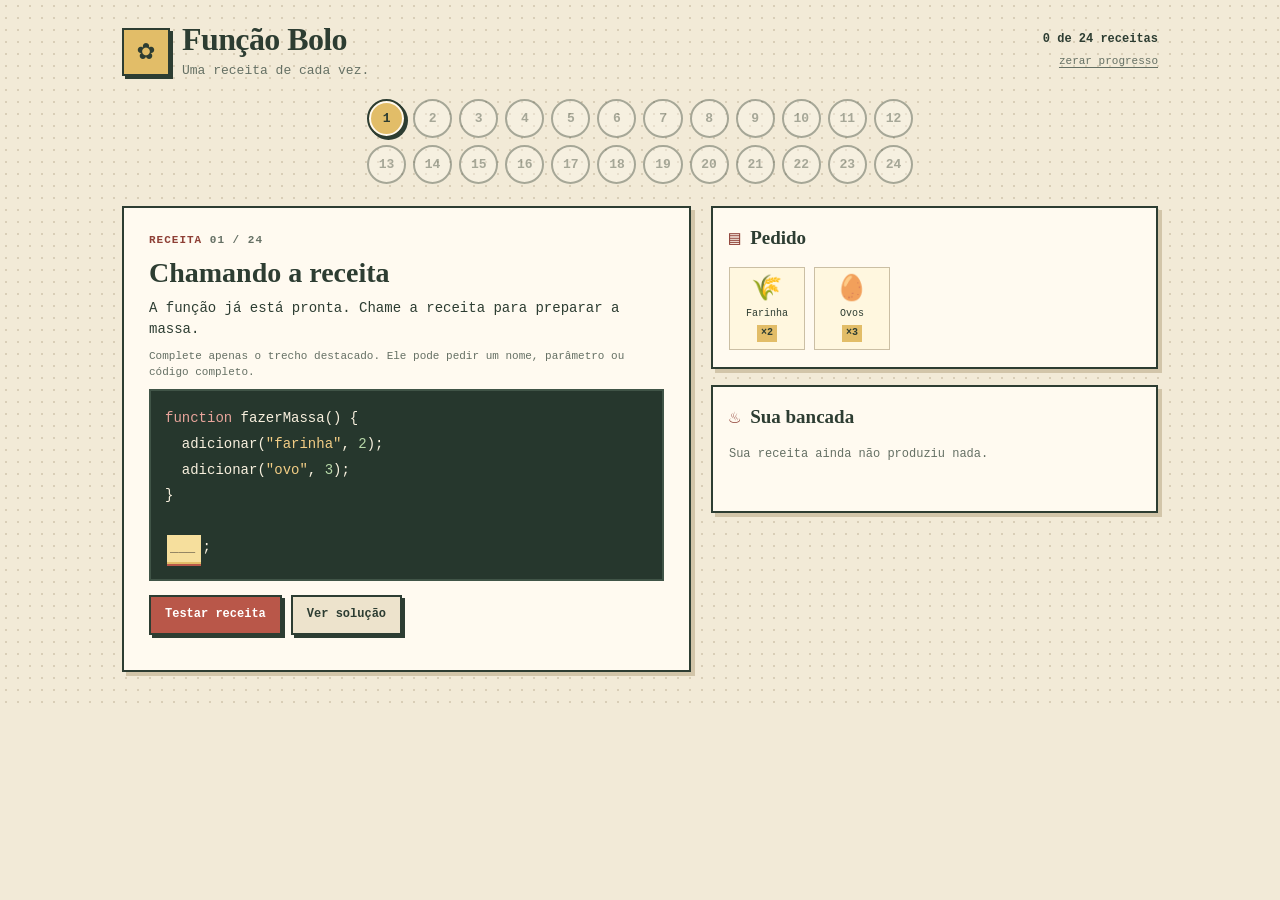
==== games/bolojs/index.html @ 6396361c "updating" ====
<!doctype html>
<html lang="pt-BR">
<head>
  <meta charset="utf-8">
  <meta name="viewport" content="width=device-width, initial-scale=1">
  <meta name="theme-color" content="#f2ead7">
  <meta name="description" content="Um jogo curto para praticar funções e parâmetros em JavaScript com receitas de bolo.">
  <title>Função Bolo — jogo de JavaScript</title>
  <link rel="stylesheet" href="style.css">
</head>
<body>
  <header class="topbar">
    <div class="brand">
      <span class="brand-icon" aria-hidden="true">✿</span>
      <div>
        <h1>Função Bolo</h1>
        <p>Uma receita de cada vez.</p>
      </div>
    </div>
    <div class="top-actions">
      <p id="progress" class="progress-label">0 de 24 receitas</p>
      <button id="reset" class="text-button" type="button">zerar progresso</button>
    </div>
  </header>

  <nav id="nav" class="levels" aria-label="Fases do jogo"></nav>

  <main class="layout">
    <section class="panel challenge" aria-labelledby="titulo">
      <div class="section-label">RECEITA <span id="fase">01 / 24</span></div>
      <h2 id="titulo">Carregando receita...</h2>
      <p id="texto" class="instruction"></p>
      <p class="fill-note">Complete apenas o trecho destacado. Ele pode pedir um nome, parâmetro ou código completo.</p>
      <pre id="code" class="code-panel" aria-label="Código JavaScript"></pre>
      <div class="actions">
        <button id="go" class="button primary" type="button">Testar receita</button>
        <button id="ans" class="button secondary" type="button">Ver solução</button>
      </div>
      <p id="err" class="error" role="alert"></p>
      <div class="feedback" aria-live="polite" aria-atomic="true">
        <span id="cake" class="cake" aria-hidden="true"></span>
        <p id="msg"></p>
      </div>
    </section>

    <aside class="workbench" aria-label="Pedido e bancada">
      <section class="panel order">
        <h3><span aria-hidden="true">▤</span> Pedido</h3>
        <div id="want" class="tiles"></div>
      </section>
      <section class="panel bench">
        <h3><span aria-hidden="true">♨</span> Sua bancada</h3>
        <div id="have" class="tiles"><p class="empty">Execute sua receita para ver o resultado.</p></div>
      </section>
    </aside>
  </main>

  <iframe id="runner" title="Execução isolada do código" sandbox="allow-scripts" hidden></iframe>
  <script src="script.js"></script>
</body>
</html>
---- games/bolojs/style.css ----
:root {
  --paper: #f2ead7;
  --paper-light: #fffaf0;
  --ink: #2d3d32;
  --muted: #657064;
  --tomato: #b95749;
  --tomato-dark: #8e3f35;
  --mustard: #e2bd68;
  --green: #55785b;
  --line: #cbbfa4;
  --error: #a03e34;
  --shadow: 4px 4px 0 #d2c5a9;
}

* { box-sizing: border-box; }
html { min-height: 100%; background: var(--paper); }
body {
  margin: 0;
  color: var(--ink);
  font-family: "Courier New", Courier, monospace;
  font-size: 15px;
  line-height: 1.45;
  background-color: var(--paper);
  background-image: radial-gradient(#d9ceb7 0.8px, transparent 0.8px);
  background-size: 12px 12px;
}
button, input { font: inherit; }
button { color: inherit; }
button:focus-visible, input:focus-visible { outline: 3px solid var(--tomato); outline-offset: 3px; }

.topbar {
  max-width: 1080px;
  margin: 0 auto;
  padding: 22px 22px 14px;
  display: flex;
  justify-content: space-between;
  align-items: center;
  gap: 18px;
}
.brand { display: flex; align-items: center; gap: 12px; min-width: 0; }
.brand-icon {
  width: 48px; height: 48px; flex: 0 0 48px;
  display: grid; place-items: center;
  border: 2px solid var(--ink); background: var(--mustard);
  box-shadow: 3px 3px 0 var(--ink); font-size: 29px; line-height: 1;
}
h1, h2, h3, p { margin-top: 0; }
h1 { margin: 0; font-family: Georgia, "Times New Roman", serif; font-size: clamp(24px, 3vw, 32px); line-height: 1.1; letter-spacing: -0.6px; }
.brand p { margin: 5px 0 0; color: var(--muted); font-size: 13px; }
.top-actions { display: flex; flex-direction: column; align-items: flex-end; gap: 3px; }
.progress-label { margin: 0; font-size: 12px; font-weight: bold; }
.text-button { padding: 2px 0; border: 0; background: transparent; color: var(--muted); text-decoration: underline; text-underline-offset: 3px; cursor: pointer; font-size: 11px; }
.text-button:hover { color: var(--tomato-dark); }

.levels {
  display: grid;
  grid-template-columns: repeat(12, minmax(0, 1fr));
  gap: 7px;
  max-width: 590px;
  padding: 0 22px;
  margin: 4px auto 22px;
}
.levels button {
  width: 100%; aspect-ratio: 1 / 1; min-width: 0;
  padding: 0; display: grid; place-items: center;
  border: 2px solid var(--ink); border-radius: 50%;
  background: var(--paper-light); color: var(--ink);
  box-shadow: 2px 2px 0 var(--line); cursor: pointer;
  font-size: 13px; font-weight: bold; line-height: 1;
}
.levels button:hover:not(:disabled) { background: #f7df9c; }
.levels button.active { background: var(--mustard); box-shadow: inset 0 0 0 2px var(--paper-light), 2px 2px 0 var(--ink); }
.levels button.done { background: #dce6d6; border-color: var(--green); }
.levels button:disabled { cursor: not-allowed; opacity: .38; box-shadow: none; }

.layout {
  max-width: 1080px;
  margin: 0 auto;
  padding: 0 22px 36px;
  display: grid;
  grid-template-columns: minmax(0, 1.12fr) minmax(280px, .88fr);
  align-items: start;
  gap: 20px;
}
.panel {
  min-width: 0;
  background: var(--paper-light);
  border: 2px solid var(--ink);
  box-shadow: var(--shadow);
  padding: 18px;
}
.challenge { padding: clamp(17px, 2.4vw, 25px); }
.section-label { margin-bottom: 8px; color: var(--tomato-dark); font-weight: bold; font-size: 11px; letter-spacing: 1px; }
.section-label span { color: var(--muted); }
h2 { margin-bottom: 9px; font-family: Georgia, "Times New Roman", serif; font-size: clamp(22px, 2.6vw, 28px); line-height: 1.15; }
.instruction { margin-bottom: 10px; max-width: 58ch; font-size: 14px; }
.fill-note { margin: 0 0 8px; color: var(--muted); font-size: 11px; }
.code-panel {
  margin: 0 0 14px;
  padding: 15px 14px;
  min-height: 104px;
  overflow-x: auto;
  border: 2px solid #405447;
  background: #26372d;
  color: #f8f0de;
  font: 14px/1.85 "Courier New", Courier, monospace;
  tab-size: 2;
  white-space: pre;
}
.code-panel .syntax-string { color: #f2cd85; }
.code-panel .syntax-keyword { color: #e8a49b; }
.code-panel .syntax-number { color: #b7d8a8; }
.code-panel .syntax-function { color: #d9c7ed; }
.code-panel input {
  display: inline-block;
  max-width: 100%;
  min-width: 4ch;
  width: auto;
  margin: 0 2px;
  padding: 0 3px 1px;
  border: 0;
  border-bottom: 2px solid var(--mustard);
  border-radius: 0;
  background: #f6df9d;
  color: #26372d;
  box-shadow: 0 2px 0 #b95749;
  font: inherit;
  vertical-align: baseline;
}
.code-panel input::placeholder { color: #6b604a; opacity: 1; }
.actions { display: flex; flex-wrap: wrap; gap: 9px; }
.button { border: 2px solid var(--ink); border-radius: 0; padding: 9px 14px; font-size: 12px; font-weight: bold; cursor: pointer; box-shadow: 3px 3px 0 var(--ink); }
.button:active { transform: translate(2px, 2px); box-shadow: 1px 1px 0 var(--ink); }
.primary { background: var(--tomato); color: white; }
.primary:hover { background: var(--tomato-dark); }
.secondary { background: #ede3cc; }
.secondary:hover { background: #e5d4b4; }
.error { min-height: 0; margin: 10px 0 0; color: var(--error); font-size: 12px; white-space: normal; overflow-wrap: anywhere; }
.error:empty { display: none; }
.feedback { display: flex; align-items: center; gap: 10px; margin-top: 10px; }
.cake { font-size: 27px; line-height: 1; }
.feedback p { margin: 0; font-size: 13px; font-weight: bold; }
.feedback .next-button { margin-left: 5px; padding: 4px 8px; border: 2px solid var(--ink); background: var(--mustard); font: inherit; font-size: 11px; font-weight: bold; cursor: pointer; }

.workbench { display: grid; gap: 16px; }
.workbench .panel { padding: 16px; }
h3 { margin-bottom: 8px; font-family: Georgia, "Times New Roman", serif; font-size: 19px; }
h3 span { display: inline-block; margin-right: 5px; color: var(--tomato-dark); font-family: "Courier New", monospace; }
.tiles { display: flex; align-items: flex-start; align-content: flex-start; flex-wrap: wrap; gap: 9px; min-height: 54px; padding: 5px 0 1px; }
.tile { position: relative; width: 76px; min-height: 76px; padding: 7px 4px 6px; border: 1px solid var(--line); background: #fff7df; text-align: center; }
.tile .ic { display: block; margin-bottom: 3px; font-size: 25px; line-height: 1.2; }
.tile small { display: block; font-size: 10px; line-height: 1.25; overflow-wrap: anywhere; }
.tile b { display: inline-block; margin-top: 5px; padding: 1px 4px; background: var(--mustard); font-size: 10px; font-weight: bold; }
.tile.ok { border-color: var(--green); background: #edf2e5; }
.tile.bad { border-color: var(--tomato); background: #f9e5dc; }
.empty { margin: 0; color: var(--muted); font-size: 12px; }
.shake { animation: shake .22s linear; }
@keyframes shake { 25% { transform: translateX(-3px); } 75% { transform: translateX(3px); } }

@media (max-width: 760px) {
  .topbar { padding: 18px 16px 12px; }
  .levels { grid-template-columns: repeat(8, minmax(0, 1fr)); max-width: 460px; margin-bottom: 18px; padding: 0 16px; }
  .layout { grid-template-columns: minmax(0, 1fr); padding: 0 16px 28px; gap: 16px; }
  .workbench { grid-template-columns: repeat(2, minmax(0, 1fr)); align-items: stretch; }
  .workbench .panel { padding: 13px; }
}
@media (max-width: 460px) {
  body { font-size: 14px; }
  .topbar { align-items: flex-start; }
  .brand { gap: 9px; }
  .brand-icon { width: 39px; height: 39px; flex-basis: 39px; font-size: 24px; }
  h1 { font-size: 24px; }
  .brand p { max-width: 20ch; font-size: 11px; }
  .top-actions { padding-top: 2px; }
  .progress-label { font-size: 10px; white-space: nowrap; }
  .text-button { font-size: 10px; white-space: nowrap; }
  .levels { grid-template-columns: repeat(6, minmax(0, 1fr)); gap: 6px; padding: 0 14px; }
  .levels button { font-size: 12px; }
  .layout { padding-right: 14px; padding-left: 14px; }
  .workbench { grid-template-columns: 1fr; }
  .panel { padding: 15px; }
  .code-panel { padding: 12px 10px; font-size: 13px; }
}
@media (prefers-reduced-motion: reduce) { *, *::before, *::after { animation: none !important; transition: none !important; } }
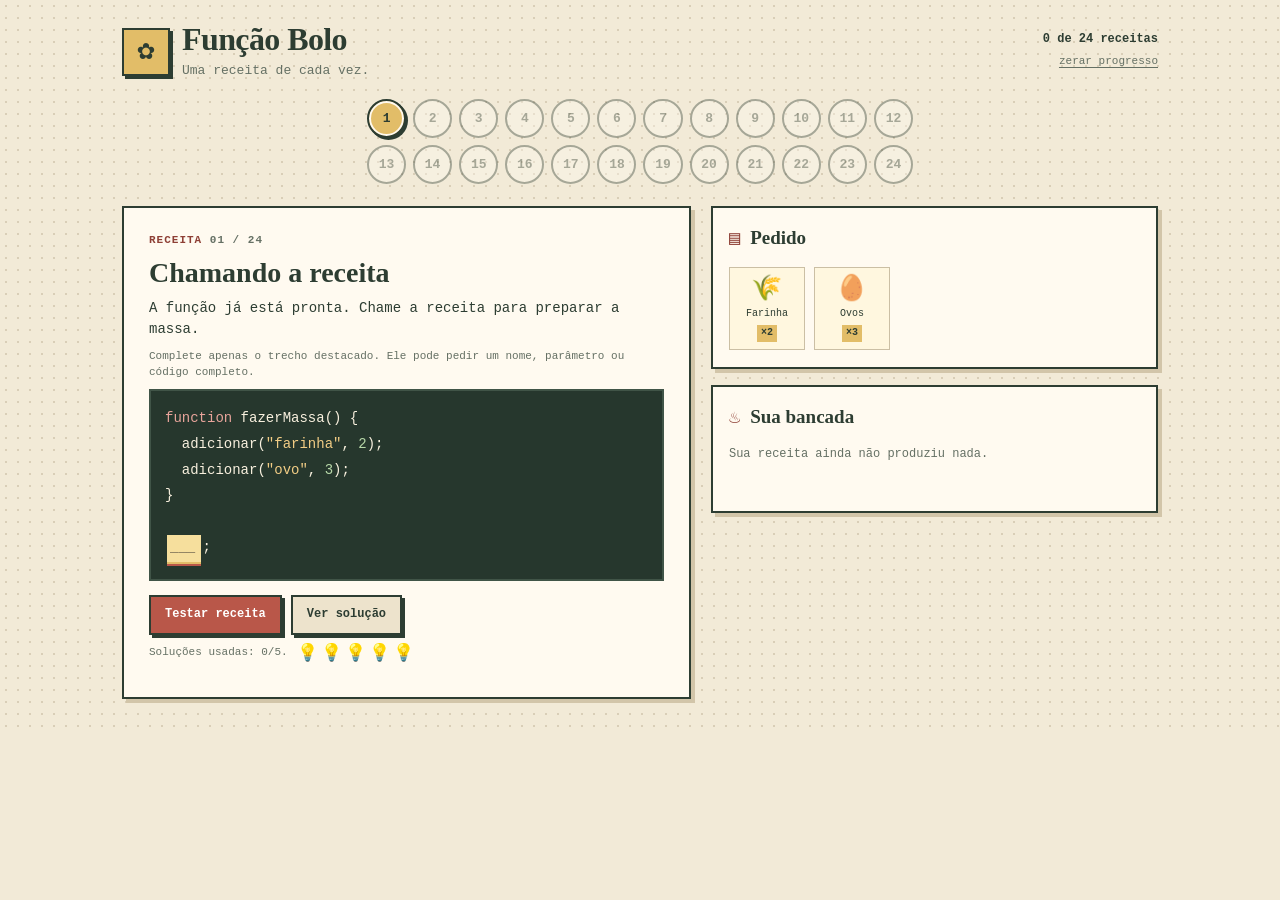
==== commit 993a3555: "updating" ====
--- a/games/bolojs/index.html
+++ b/games/bolojs/index.html
@@ -36,6 +36,16 @@
         <button id="go" class="button primary" type="button">Testar receita</button>
         <button id="ans" class="button secondary" type="button">Ver solução</button>
       </div>
+      <div class="solution-status">
+        <span id="solution-count" aria-live="polite"></span>
+        <span id="solution-lamps" class="solution-lamps" aria-hidden="true">
+          <span class="solution-lamp">💡</span>
+          <span class="solution-lamp">💡</span>
+          <span class="solution-lamp">💡</span>
+          <span class="solution-lamp">💡</span>
+          <span class="solution-lamp">💡</span>
+        </span>
+      </div>
       <p id="err" class="error" role="alert"></p>
       <div class="feedback" aria-live="polite" aria-atomic="true">
         <span id="cake" class="cake" aria-hidden="true"></span>
--- a/games/bolojs/style.css
+++ b/games/bolojs/style.css
@@ -135,6 +135,11 @@
 .primary:hover { background: var(--tomato-dark); }
 .secondary { background: #ede3cc; }
 .secondary:hover { background: #e5d4b4; }
+.solution-status { display: flex; align-items: center; flex-wrap: wrap; gap: 9px; margin-top: 10px; color: var(--muted); font-size: 11px; }
+.solution-lamps { display: inline-flex; gap: 3px; font-size: 17px; line-height: 1; }
+.solution-lamp { transition: filter .2s ease, opacity .2s ease; }
+.solution-lamp.used { filter: grayscale(1); opacity: .3; }
+.button:disabled { cursor: not-allowed; opacity: .55; box-shadow: none; }
 .error { min-height: 0; margin: 10px 0 0; color: var(--error); font-size: 12px; white-space: normal; overflow-wrap: anywhere; }
 .error:empty { display: none; }
 .feedback { display: flex; align-items: center; gap: 10px; margin-top: 10px; }
